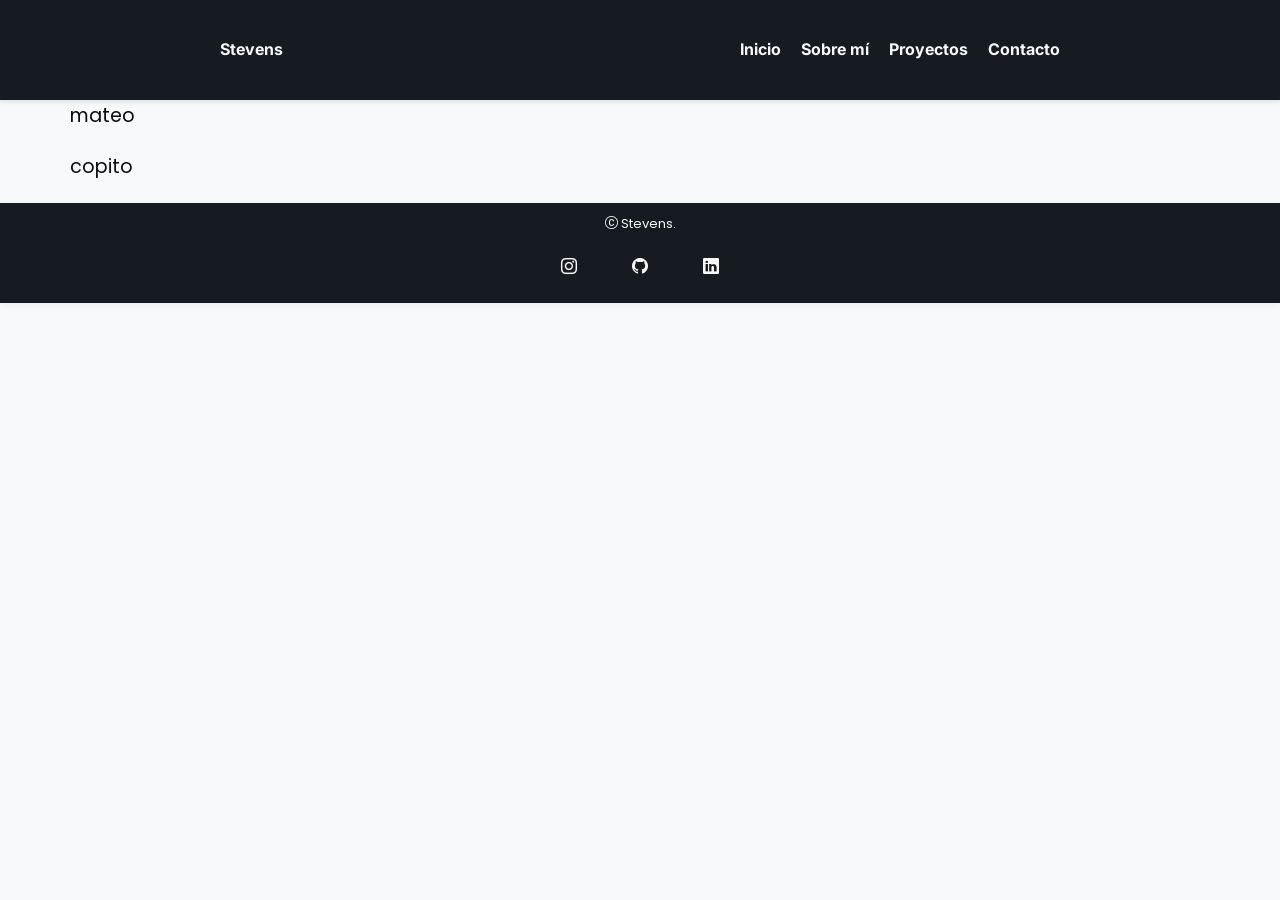
==== SitioWeb/src/views/pets.html @ 0199769b "se actualiza y se añade pagina de mascotas" ====
<!DOCTYPE html>
<html lang="en">

<head>
    <meta charset="UTF-8">
    <meta name="viewport" content="width=device-width, initial-scale=1.0">
    <title>Stevensherrera</title>
    <link
        href="https://fonts.googleapis.com/css2?family=Inter:ital,opsz,wght@0,14..32,100..900;1,14..32,100..900&display=swap"
        rel="stylesheet">
    <link rel="stylesheet" href="https://cdn.jsdelivr.net/npm/bootstrap-icons@1.13.1/font/bootstrap-icons.min.css">
    <link
        href="https://fonts.googleapis.com/css2?family=Poppins:ital,wght@0,100;0,200;0,300;0,400;0,500;0,600;0,700;0,800;0,900;1,100;1,200;1,300;1,400;1,500;1,600;1,700;1,800;1,900&display=swap"
        rel="stylesheet">
    <link rel="stylesheet" href="/SitioWeb/src/css/styles.css">
</head>

<body>
    <header>
        <a class="" href="index.html">Stevens</a>
        <nav>
            <ul>
                <li><a href="/index.html">Inicio</a></li>
                <li><a href="/SitioWeb/src/views/about_me.html">Sobre mí</a></li>
                <li><a href="/SitioWeb/src/views/projects.html">Proyectos</a></li>
                <li><a href="/SitioWeb/src/views/contact.html">Contacto</a></li>
            </ul>
        </nav>
    </header>

    <main>
        <div>
            <br>
            <br>
            <p>mateo</p>
            <p>copito</p>
        </div>
    </main>
    <footer>
        <div>
            <div class="copy_area">
                
                
                <p class="foot_text"><i class="bi bi-c-circle"></i> Stevens.</p>
            </div>
            <div>
                <ul>
                    <li><a href="https://instagram.com/2sahh5?igsh=ZHkzYWJqNjlsOWZw" target="_blank"><i
                                class="bi bi-instagram"></i></a></li>
                    <li><a href="https://Github.com/StevensHerrera" target="_blank"><i class="bi bi-github"></i></a>
                    </li>
                    <li><a href="linkedin.com"><i class="bi bi-linkedin"></i></a></li>
                </ul>
            </div>
        </div>
    </footer>
</body>

</html>
---- SitioWeb/src/css/styles.css ----
* {
    margin: 0;
    padding: 0;
    box-sizing: border-box;
    font-family: 'Inter', sans-serif;

}

body {
    background-color: #F8F9FA;
    color: var(--dark);
    line-height: 1.6;
    height: 100%;
}

/* Navegación */

header{
    width: 100%;
    height: 100px;
    background-color: #161B22;
    display: flex;
    flex-direction: row;
    box-shadow: 0 2px 5px rgba(0, 0, 0, 0.1);
    position: fixed;
    z-index: 1000;
    justify-content: space-between;
    padding: 20px 220px;
    align-items: center;

}

header ul{
    display: flex;
    gap: 20px;
    justify-content: space-around;
    list-style-type: none;
}

header a {
    text-decoration: none;
    color: #F8F9FA;
    /* margin-left: 20px; */
    font-weight: 700;
}

header a:hover{
    color: #433b47;
}
.b_index{
    text-align: start;
}

/* Hero Section */
/* .hero {
    height: 100 vh;
    display: flex;
    flex-direction: column;
    justify-content: center;
    align-items: center;
    text-align: center;
    padding: 0 10%;
    background: linear-gradient(135deg, #fff 0%, #e2e8f0 100%);
} */

main{
    padding-top: 50px;
    width: 1140px;
    display: flex;
    flex-direction: column;
    justify-content: center;
    margin: 0 auto;
}
.main_box{
    height: 550px;
}
.main_div{
    display: flex;
    flex-direction: row;
    /* gap: 300px; */
    justify-content: start;
}
.main_text{
    text-align: start;
}
.text_area{
    width: 50%;
}

.main_img{
    width: 50%;

}


 h1 {
    font-size: 2rem;
    margin-bottom: 8px;

}

div {
    text-align: center
}

p {
    /* max-width: 700px; */
    margin: 0 auto;
    font-size: 1.2rem;
    color: #0e0d0d;
    margin-bottom: 20px;
    font-family: 'Poppins', sans-serif;
    text-align: start;
    text-align: justify;
}

/* Secciones Generales */
section {
    padding: 80px 10%;
}

h2 {
    max-width: 600px;
    margin: 0 auto;
    text-align: center;
    margin-bottom: 20px;
    font-size: 2rem;
    display: inline-block;
    width: auto;
}
.project_div{
    display: flex;
    flex-direction: row;
    text-align: center;
    justify-content: center;
    margin-top: 10px;
    gap: 5em;
}

.project_div img {
    height: 400px;
    width: 200px;

}

.container {
    display: flex;
    flex-wrap: wrap;
    gap: 10px;
    justify-content: center;
}

/* Botones y Enlaces */
.btn {
    background: var(--primary);
    color: white;
    padding: 10px 25px;
    border-radius: 5px;
    text-decoration: none;
    display: inline-block;
    transition: 0.3s;
}

.btn:hover {
    opacity: 0.9;
    transform: translateY(-2px);
}

.linkedin-btn {
    background: #8419cb;
    margin-top: 20px;
}

/* Contacto */

/* .contact_box {
    text-align: center;
} */

.form{
    display: flex;
    flex-direction: row;
    width: 100%;
}

.contact_div{
    text-align: center;
    display: flex;
    flex-direction: column;
    width: 130%;
}

.names{
    display: flex;
    gap: 20px;
}

label {
    font-family: 'Poppins', sans-serif;
}

.name_box{
    width: 50%;
    display: flex;
    flex-direction: column;
    text-align: start;

}

.lastname_box{
   width: 50%;
   display: flex;
   flex-direction: column;
   text-align: start;
}

.email_box{
    width: 100%;
    display: flex;
    flex-direction: column;
    text-align: start;
}



.mensaje_box {
    width: 100%;
    display: flex;
    flex-direction: column;
    text-align: start;

}
.area_box{
  /* width: 100%; /* Ancho fijo */
  /* padding: 10px; /* Altura basada en espaciado */
  /* font-size: 16px; */
  resize: none;
}



.send_button{
    width:100%;
    display: flex;
    align-items: end;
    flex-direction: column;
    justify-content: center;
    margin-top: 8px;
    padding-left: 30px;
}

.button_send{
    width: 100%;
    background-color: #000000;
    color: #fff;
    border-radius: 8px;
    border: none;
    font-family: 'Poppins', sans-serif;
    padding: 10px;
}



footer {
    background-color: #161B22;
    box-shadow: 0 4px 6px rgba(108, 96, 96, 0.05);
    max-width: 100%;
    height: 100px;
}

.copy_area{
    display: flex;
    flex-direction: row;
    margin: 0 auto;
    align-items: center;
    justify-content: center;
    gap: 0px;
}

footer p {
    font-size: small;
    color: #F8F9FA;
    margin: 0;
    text-align: center;
    margin-top: 10px;
    margin-bottom: 20px;
}

footer a  {
    color: #F8F9FA;
}

footer a:hover{
    color: #433b47;
}

footer ul {
    display: flex;
    gap: 55px;
    justify-content: center;
    list-style-type: none;
    font-family: 'Poppins', sans-serif;

}



/* .preview-link {
  text-decoration: none; Quita el subrayado azul feo
  color: inherit;
  display: inline-block;
}

.preview-card {
  border: 2px solid #00ff41;
  background: #111;
  transition: transform 0.3s ease, box-shadow 0.3s ease;
  width: 300px;
}

Efecto al pasar el mouse (hover)
.preview-card:hover {
  transform: translateY(-5px);
  box-shadow: 0 0 20px #00ff41;
}

.iframe-container {
  width: 100%;
  height: 180px;
  overflow: hidden;
  position: relative;
}

iframe {
  width: 1200px; 
  height: 800px;
  transform: scale(0.25); 
  transform-origin: 0 0;
  border: none;
  pointer-events: none; Importante: ignora clics dentro del iframe
}

.overlay {
  position: absolute;
  top: 0; left: 0; width: 100%; height: 100%;
  background: rgba(0, 255, 65, 0.1); Un toque de color verde
}

.info {
  padding: 15px;
  text-align: center;
  font-family: 'Courier New', monospace;
  color: #00ff41;
} */
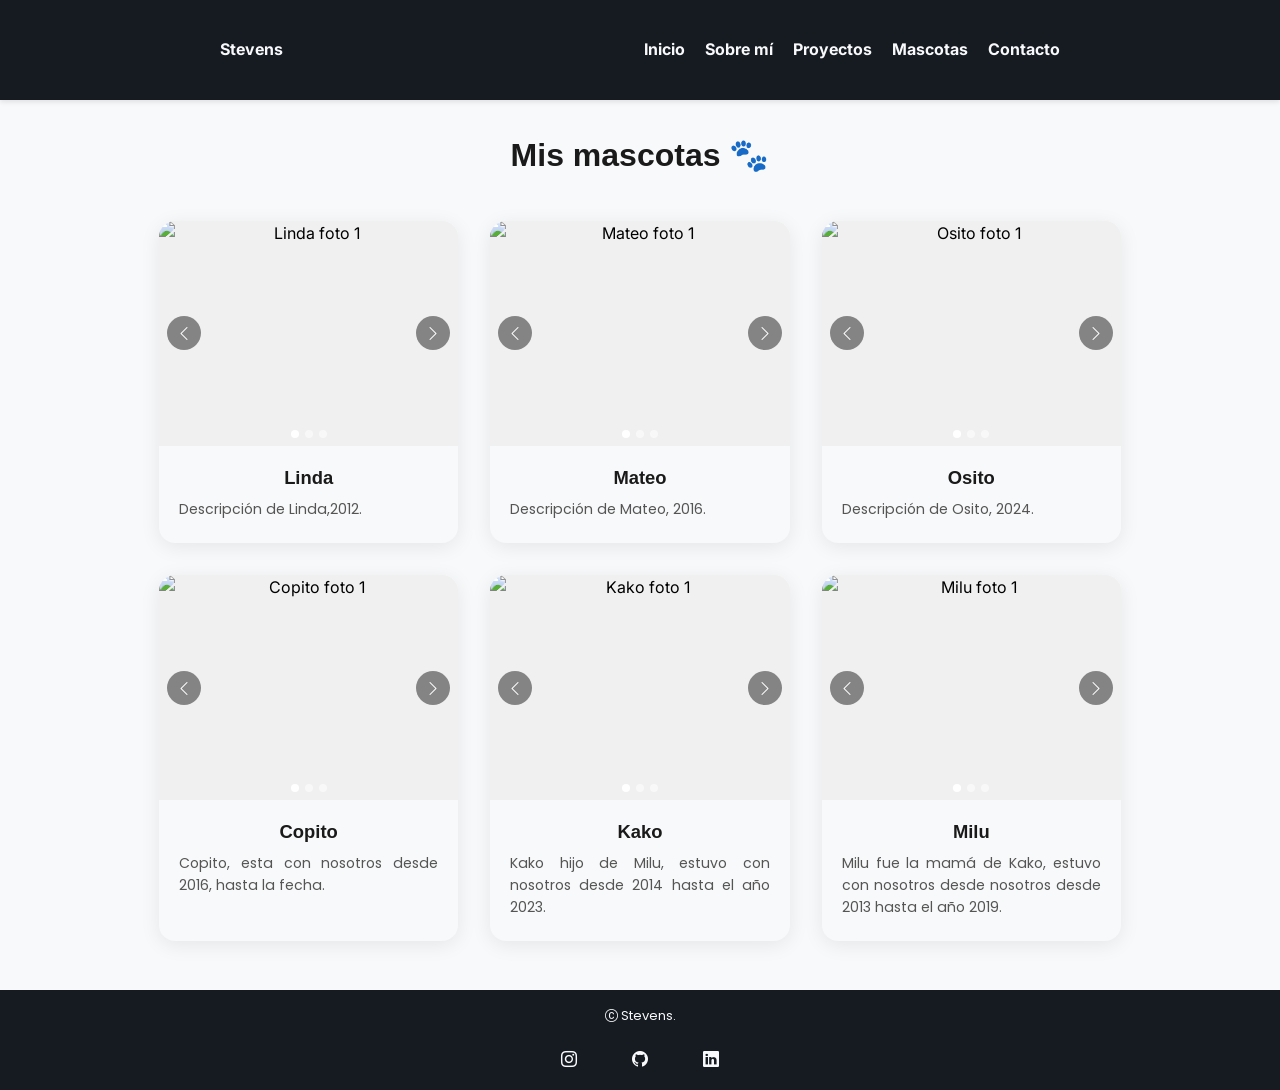
==== commit 4f5aa5ea: "actualizacion sitio mascotas" ====
--- a/SitioWeb/src/views/pets.html
+++ b/SitioWeb/src/views/pets.html
@@ -1,5 +1,5 @@
 <!DOCTYPE html>
-<html lang="en">
+<html lang="es">
 
 <head>
     <meta charset="UTF-8">
@@ -12,35 +12,142 @@
     <link
         href="https://fonts.googleapis.com/css2?family=Poppins:ital,wght@0,100;0,200;0,300;0,400;0,500;0,600;0,700;0,800;0,900;1,100;1,200;1,300;1,400;1,500;1,600;1,700;1,800;1,900&display=swap"
         rel="stylesheet">
-    <link rel="stylesheet" href="/SitioWeb/src/css/styles.css">
+    <link rel="stylesheet" href="/SitioWeb/src/css/styles_pets.css">
 </head>
 
 <body>
     <header>
-        <a class="" href="index.html">Stevens</a>
+        <a class="" href="/index.html">Stevens</a>
         <nav>
             <ul>
                 <li><a href="/index.html">Inicio</a></li>
-                <li><a href="/SitioWeb/src/views/about_me.html">Sobre mí</a></li>
-                <li><a href="/SitioWeb/src/views/projects.html">Proyectos</a></li>
-                <li><a href="/SitioWeb/src/views/contact.html">Contacto</a></li>
+                <li><a href="/index.html#sobre_mi">Sobre mí</a></li>
+                <li><a href="/index.html#mis_proyectos">Proyectos</a></li>
+                <li><a href="/SitioWeb/src/views/pets.html">Mascotas</a></li>
+                <li><a href="/index.html#contact_me">Contacto</a></li>
             </ul>
         </nav>
     </header>
+    <main>
+    <section class="main_box">
+        <h1 class="section_title">Mis mascotas 🐾</h1>
 
-    <main>
-        <div>
-            <br>
-            <br>
-            <p>mateo</p>
-            <p>copito</p>
+        <div class="pets_grid">
+
+            <!-- ── Linda ── -->
+            <div class="pet_card">
+                <div class="carousel" data-index="0">
+                    <div class="carousel_track">
+                        <img src="../../public/linda_1.jpg" alt="Linda foto 1">
+                        <img src="../../public/linda_2.jpg" alt="Linda foto 2">
+                        <img src="../../public/linda_3.jpg" alt="Linda foto 3">
+                    </div>
+                    <button class="carousel_btn prev"><i class="bi bi-chevron-left"></i></button>
+                    <button class="carousel_btn next"><i class="bi bi-chevron-right"></i></button>
+                    <div class="carousel_dots"></div>
+                </div>
+                <div class="pet_info">
+                    <h2 class="pet_name">Linda</h2>
+                    <p class="pet_desc">Descripción de Linda,2012.</p>
+                </div>
+            </div>
+
+            <!-- ── Mateo ── -->
+            <div class="pet_card">
+                <div class="carousel" data-index="0">
+                    <div class="carousel_track">
+                        <img src="../../public/mateo_1.jpg" alt="Mateo foto 1">
+                        <img src="../../public/mateo_2.jpg" alt="Mateo foto 2">
+                        <img src="../../public/mateo_3.jpg" alt="Mateo foto 3">
+                    </div>
+                    <button class="carousel_btn prev"><i class="bi bi-chevron-left"></i></button>
+                    <button class="carousel_btn next"><i class="bi bi-chevron-right"></i></button>
+                    <div class="carousel_dots"></div>
+                </div>
+                <div class="pet_info">
+                    <h2 class="pet_name">Mateo</h2>
+                    <p class="pet_desc">Descripción de Mateo, 2016.</p>
+                </div>
+            </div>
+
+            <!-- ── Osito ── -->
+            <div class="pet_card">
+                <div class="carousel" data-index="0">
+                    <div class="carousel_track">
+                        <img src="../../public/osito_1.jpg" alt="Osito foto 1">
+                        <img src="../../public/osito_2.jpg" alt="Osito foto 2">
+                        <img src="../../public/osito_3.jpg" alt="Osito foto 3">
+                    </div>
+                    <button class="carousel_btn prev"><i class="bi bi-chevron-left"></i></button>
+                    <button class="carousel_btn next"><i class="bi bi-chevron-right"></i></button>
+                    <div class="carousel_dots"></div>
+                </div>
+                <div class="pet_info">
+                    <h2 class="pet_name">Osito</h2>
+                    <p class="pet_desc">Descripción de Osito, 2024.</p>
+                </div>
+            </div>
+
+            <!-- ── Copito ── -->
+            <div class="pet_card">
+                <div class="carousel" data-index="0">
+                    <div class="carousel_track">
+                        <img src="../../public/copito_1.jpg" alt="Copito foto 1">
+                        <img src="../../public/copito_2.jpg" alt="Copito foto 2">
+                        <img src="../../public/copito_3.jpg" alt="Copito foto 3">
+                    </div>
+                    <button class="carousel_btn prev"><i class="bi bi-chevron-left"></i></button>
+                    <button class="carousel_btn next"><i class="bi bi-chevron-right"></i></button>
+                    <div class="carousel_dots"></div>
+                </div>
+                <div class="pet_info">
+                    <h2 class="pet_name">Copito</h2>
+                    <p class="pet_desc">Copito, esta con nosotros desde 2016, hasta la fecha.</p>
+                </div>
+            </div>
+
+            <!-- ── Kako ── -->
+            <div class="pet_card">
+                <div class="carousel" data-index="0">
+                    <div class="carousel_track">
+                        <img src="../../public/kako_1.jpg" alt="Kako foto 1">
+                        <img src="../../public/kako_2.jpg" alt="Kako foto 2">
+                        <img src="../../public/kako_3.jpg" alt="Kako foto 3">
+                    </div>
+                    <button class="carousel_btn prev"><i class="bi bi-chevron-left"></i></button>
+                    <button class="carousel_btn next"><i class="bi bi-chevron-right"></i></button>
+                    <div class="carousel_dots"></div>
+                </div>
+                <div class="pet_info">
+                    <h2 class="pet_name">Kako</h2>
+                    <p class="pet_desc">Kako hijo de Milu, estuvo con nosotros desde 2014 hasta el año 2023.</p>
+                </div>
+            </div>
+
+            <!-- ── Milu ── -->
+            <div class="pet_card">
+                <div class="carousel" data-index="0">
+                    <div class="carousel_track">
+                        <img src="../../public/milu_1.jpg" alt="Milu foto 1">
+                        <img src="../../public/milu_2.jpg" alt="Milu foto 2">
+                        <img src="../../public/milu_3.jpg" alt="Milu foto 3">
+                    </div>
+                    <button class="carousel_btn prev"><i class="bi bi-chevron-left"></i></button>
+                    <button class="carousel_btn next"><i class="bi bi-chevron-right"></i></button>
+                    <div class="carousel_dots"></div>
+                </div>
+                <div class="pet_info">
+                    <h2 class="pet_name">Milu</h2>
+                    <p class="pet_desc">Milu fue la mamá de Kako, estuvo con nosotros desde nosotros desde 2013 hasta el año 2019.</p>
+                </div>
+            </div>
+
         </div>
-    </main>
+    </section>
+</main>
     <footer>
         <div>
             <div class="copy_area">
-                
-                
                 <p class="foot_text"><i class="bi bi-c-circle"></i> Stevens.</p>
             </div>
             <div>
@@ -49,11 +156,12 @@
                                 class="bi bi-instagram"></i></a></li>
                     <li><a href="https://Github.com/StevensHerrera" target="_blank"><i class="bi bi-github"></i></a>
                     </li>
-                    <li><a href="linkedin.com"><i class="bi bi-linkedin"></i></a></li>
+                    <li><a href="https://www.linkedin.com/in/stevensherrera/" target="_blank"><i class="bi bi-linkedin"></i></a></li>
                 </ul>
             </div>
         </div>
     </footer>
+    <script src="../js/pets.js"></script>
 </body>
 
 </html>
--- a/SitioWeb/src/css/styles_pets.css
+++ b/SitioWeb/src/css/styles_pets.css
@@ -0,0 +1,305 @@
+* {
+    margin: 0;
+    padding: 0;
+    box-sizing: border-box;
+    font-family: 'Inter', sans-serif;
+
+}
+html {
+  scroll-behavior: smooth;
+}
+
+body {
+    background-color: #F8F9FA;
+    color: var(--dark);
+    line-height: 1.6;
+    height: 100%;
+}
+
+/* Navegación */
+
+header{
+    width: 100%;
+    height: 100px;
+    background-color: #161B22;
+    display: flex;
+    flex-direction: row;
+    box-shadow: 0 2px 5px rgba(0, 0, 0, 0.1);
+    position: fixed;
+    z-index: 1000;
+    justify-content: space-between;
+    padding: 20px 220px;
+    align-items: center;
+
+}
+
+header ul{
+    display: flex;
+    gap: 20px;
+    justify-content: space-around;
+    list-style-type: none;
+}
+
+header a {
+    text-decoration: none;
+    color: #F8F9FA;
+    /* margin-left: 20px; */
+    font-weight: 700;
+}
+
+header a:hover{
+    color: #433b47;
+}
+
+main{
+    padding-top: 90px;
+    width: 1140px;
+    margin: 0 auto;
+    display: flex;
+    flex-direction: column;
+    align-items: center;
+   
+}
+
+.main_box{
+    height: 900px;
+}
+
+.main_div{
+    display: grid;
+}
+
+.main_text {
+    align-content: center;    
+    text-align: right;
+}
+
+h1 {
+    font-size: 2rem;
+    margin-bottom: 8px;
+}
+
+div {
+    text-align: center;
+}
+
+p {
+    /* max-width: 700px; */
+    margin: 0 auto;
+    font-size: 1.2rem;
+    color: #0e0d0d;
+    margin-bottom: 20px;
+    font-family: 'Poppins', sans-serif;
+    text-align: start;
+    text-align: justify;
+}
+
+/* ── GRID DE MASCOTAS ── */
+.pets_grid {
+    display: grid;
+    grid-template-columns: repeat(3, 1fr);
+    gap: 2rem;
+    padding: 2rem;
+    width: 90%;
+    max-width: 1200px;
+    margin: 0 auto;
+}
+
+/* ── TARJETA ── */
+.pet_card {
+    background: #F8F9FA;
+    border-radius: 16px;
+    box-shadow: 0 4px 20px rgba(0, 0, 0, 0.08);
+    overflow: hidden;
+    display: flex;
+    flex-direction: column;
+    transition: transform 0.3s ease, box-shadow 0.3s ease;
+}
+
+.pet_card:hover {
+    transform: translateY(-6px);
+    box-shadow: 0 10px 30px rgba(0, 0, 0, 0.14);
+}
+
+/* ── CARRUSEL ── */
+.carousel {
+    position: relative;
+    overflow: hidden;
+    aspect-ratio: 4/3;
+    background: #f0f0f0;
+}
+
+.carousel_track {
+    display: flex;
+    height: 100%;
+    transition: transform 0.4s ease;
+}
+
+.carousel_track img {
+    min-width: 100%;
+    height: 100%;
+    object-fit: cover;
+    flex-shrink: 0;
+}
+
+.carousel_btn {
+    position: absolute;
+    top: 50%;
+    transform: translateY(-50%);
+    background: rgba(0, 0, 0, 0.45);
+    color: #fff;
+    border: none;
+    border-radius: 50%;
+    width: 34px;
+    height: 34px;
+    cursor: pointer;
+    font-size: 1rem;
+    display: flex;
+    align-items: center;
+    justify-content: center;
+    z-index: 10;
+    transition: background 0.2s;
+}
+
+.carousel_btn:hover { background: rgba(0, 0, 0, 0.7); }
+.carousel_btn.prev { left: 8px; }
+.carousel_btn.next { right: 8px; }
+
+.carousel_dots {
+    position: absolute;
+    bottom: 8px;
+    left: 50%;
+    transform: translateX(-50%);
+    display: flex;
+    gap: 6px;
+}
+
+.dot {
+    width: 8px;
+    height: 8px;
+    border-radius: 50%;
+    background: rgba(255,255,255,0.55);
+    cursor: pointer;
+    transition: background 0.2s;
+}
+
+.dot.active { background: #fff; }
+
+/* ── TEXTO ── */
+.pet_info {
+    padding: 1.1rem 1.25rem 1.4rem;
+    flex: 1;
+    display: flex;
+    flex-direction: column;
+    gap: 0.4rem;
+}
+
+.pet_name {
+    font-family: 'Poppins', sans-serif;
+    font-weight: 700;
+    font-size: 1.15rem;
+    margin: 0;
+    color: #1a1a1a;
+}
+
+.pet_desc {
+    font-family: 'Poppins', sans-serif;
+    font-size: 0.88rem;
+    color: #555;
+    line-height: 1.55;
+    margin: 0;
+}
+
+/* ── TÍTULO ── */
+.section_title {
+    text-align: center;
+    font-family: 'Poppins', sans-serif;
+    font-size: 2rem;
+    font-weight: 700;
+    margin: 2.5rem 0 0.5rem;
+    color: #1a1a1a;
+}
+
+/* ── RESPONSIVE ── */
+@media (max-width: 900px) {
+    .pets_grid { grid-template-columns: repeat(2, 1fr); }
+}
+
+@media (max-width: 580px) {
+    .pets_grid { grid-template-columns: 1fr; }
+}
+
+
+
+
+
+
+
+
+
+
+
+
+
+
+
+
+
+
+
+
+
+
+
+
+
+
+
+
+
+
+
+
+
+
+footer {
+    background-color: #161B22;
+    box-shadow: 0 4px 6px rgba(108, 96, 96, 0.05);
+    max-width: 100%;
+    height: 100px;
+}
+
+.copy_area{
+    display: flex;
+    flex-direction: row;
+    margin: 0 auto;
+    align-items: center;
+    justify-content: center;
+    gap: 0px;
+}
+
+footer p {
+    font-size: small;
+    color: #F8F9FA;
+    margin: 0;
+    text-align: center;
+    margin-top: 15px;
+    margin-bottom: 20px;
+}
+
+footer a  {
+    color: #F8F9FA;
+}
+
+footer a:hover{
+    color: #433b47;
+}
+
+footer ul {
+    display: flex;
+    gap: 55px;
+    justify-content: center;
+    list-style-type: none;
+    font-family: 'Poppins', sans-serif;
+
+}
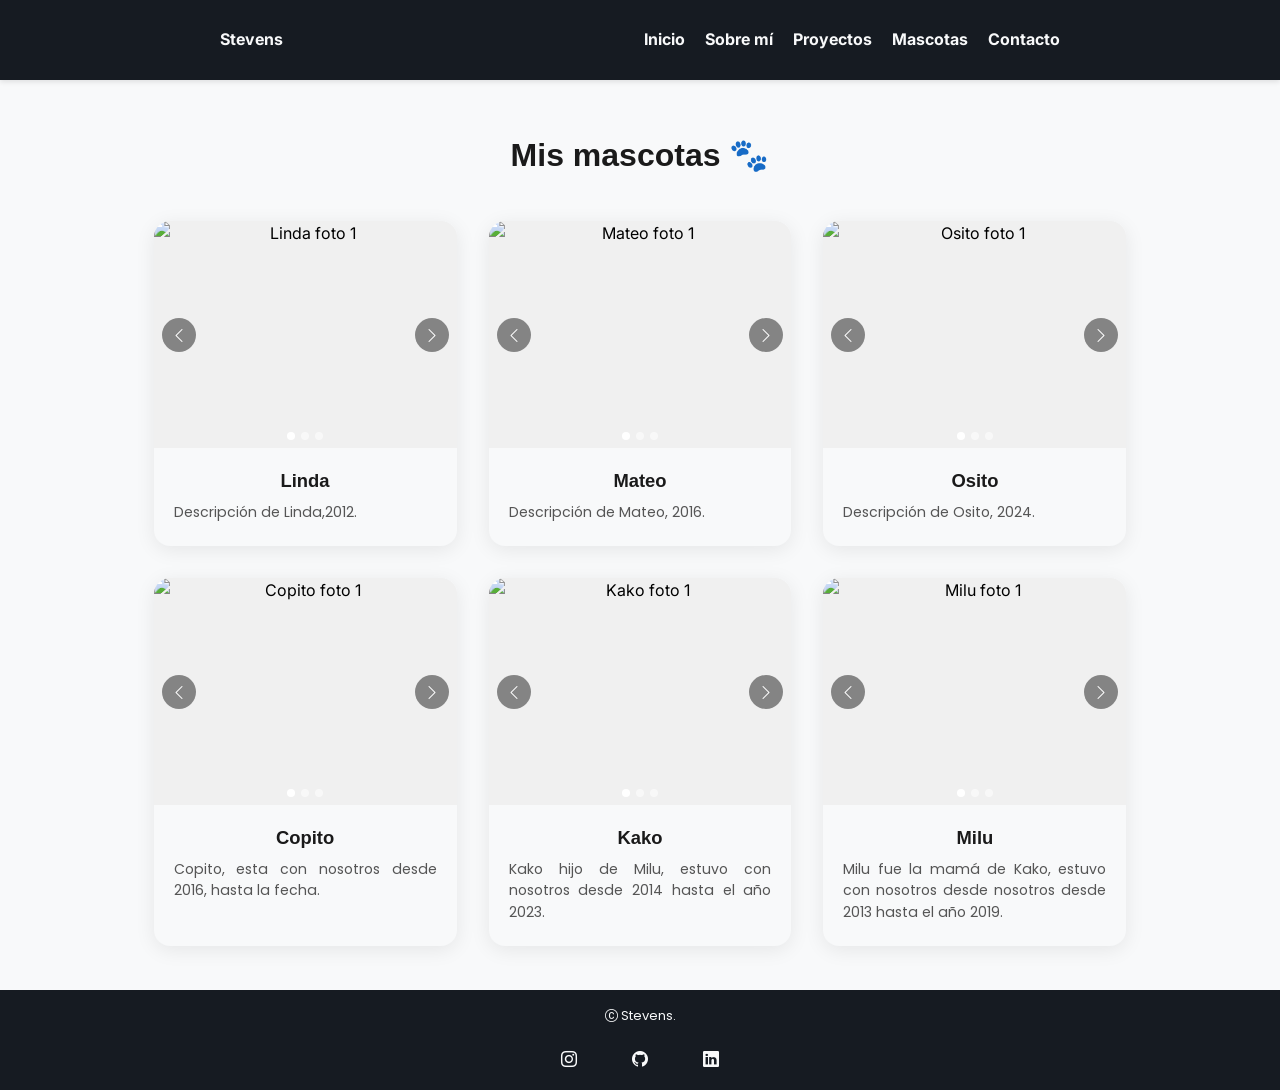
==== commit dc0a4640: "feat: se agrega menu hamburguesa para el responsive" ====
--- a/SitioWeb/src/views/pets.html
+++ b/SitioWeb/src/views/pets.html
@@ -18,7 +18,12 @@
 <body>
     <header>
         <a class="" href="/index.html">Stevens</a>
-        <nav>
+        <button class="hamburger" id="hamburger" aria-label="Abrir menú">
+            <span></span>
+            <span></span>
+            <span></span>
+        </button>
+        <nav id="main_nav">
             <ul>
                 <li><a href="/index.html">Inicio</a></li>
                 <li><a href="/index.html#sobre_mi">Sobre mí</a></li>
@@ -29,122 +34,123 @@
         </nav>
     </header>
     <main>
-    <section class="main_box">
-        <h1 class="section_title">Mis mascotas 🐾</h1>
+        <section class="main_box">
+            <h1 class="section_title">Mis mascotas 🐾</h1>
 
-        <div class="pets_grid">
+            <div class="pets_grid">
 
-            <!-- ── Linda ── -->
-            <div class="pet_card">
-                <div class="carousel" data-index="0">
-                    <div class="carousel_track">
-                        <img src="../../public/linda_1.jpg" alt="Linda foto 1">
-                        <img src="../../public/linda_2.jpg" alt="Linda foto 2">
-                        <img src="../../public/linda_3.jpg" alt="Linda foto 3">
+                <!-- ── Linda ── -->
+                <div class="pet_card">
+                    <div class="carousel" data-index="0">
+                        <div class="carousel_track">
+                            <img src="../../public/linda_1.jpg" alt="Linda foto 1">
+                            <img src="../../public/linda_2.jpg" alt="Linda foto 2">
+                            <img src="../../public/linda_3.jpg" alt="Linda foto 3">
+                        </div>
+                        <button class="carousel_btn prev"><i class="bi bi-chevron-left"></i></button>
+                        <button class="carousel_btn next"><i class="bi bi-chevron-right"></i></button>
+                        <div class="carousel_dots"></div>
                     </div>
-                    <button class="carousel_btn prev"><i class="bi bi-chevron-left"></i></button>
-                    <button class="carousel_btn next"><i class="bi bi-chevron-right"></i></button>
-                    <div class="carousel_dots"></div>
+                    <div class="pet_info">
+                        <h2 class="pet_name">Linda</h2>
+                        <p class="pet_desc">Descripción de Linda,2012.</p>
+                    </div>
                 </div>
-                <div class="pet_info">
-                    <h2 class="pet_name">Linda</h2>
-                    <p class="pet_desc">Descripción de Linda,2012.</p>
+
+                <!-- ── Mateo ── -->
+                <div class="pet_card">
+                    <div class="carousel" data-index="0">
+                        <div class="carousel_track">
+                            <img src="../../public/mateo_1.jpg" alt="Mateo foto 1">
+                            <img src="../../public/mateo_2.jpg" alt="Mateo foto 2">
+                            <img src="../../public/mateo_3.jpg" alt="Mateo foto 3">
+                        </div>
+                        <button class="carousel_btn prev"><i class="bi bi-chevron-left"></i></button>
+                        <button class="carousel_btn next"><i class="bi bi-chevron-right"></i></button>
+                        <div class="carousel_dots"></div>
+                    </div>
+                    <div class="pet_info">
+                        <h2 class="pet_name">Mateo</h2>
+                        <p class="pet_desc">Descripción de Mateo, 2016.</p>
+                    </div>
                 </div>
+
+                <!-- ── Osito ── -->
+                <div class="pet_card">
+                    <div class="carousel" data-index="0">
+                        <div class="carousel_track">
+                            <img src="../../public/osito_1.jpg" alt="Osito foto 1">
+                            <img src="../../public/osito_2.jpg" alt="Osito foto 2">
+                            <img src="../../public/osito_3.jpg" alt="Osito foto 3">
+                        </div>
+                        <button class="carousel_btn prev"><i class="bi bi-chevron-left"></i></button>
+                        <button class="carousel_btn next"><i class="bi bi-chevron-right"></i></button>
+                        <div class="carousel_dots"></div>
+                    </div>
+                    <div class="pet_info">
+                        <h2 class="pet_name">Osito</h2>
+                        <p class="pet_desc">Descripción de Osito, 2024.</p>
+                    </div>
+                </div>
+
+                <!-- ── Copito ── -->
+                <div class="pet_card">
+                    <div class="carousel" data-index="0">
+                        <div class="carousel_track">
+                            <img src="../../public/copito_1.jpg" alt="Copito foto 1">
+                            <img src="../../public/copito_2.jpg" alt="Copito foto 2">
+                            <img src="../../public/copito_3.jpg" alt="Copito foto 3">
+                        </div>
+                        <button class="carousel_btn prev"><i class="bi bi-chevron-left"></i></button>
+                        <button class="carousel_btn next"><i class="bi bi-chevron-right"></i></button>
+                        <div class="carousel_dots"></div>
+                    </div>
+                    <div class="pet_info">
+                        <h2 class="pet_name">Copito</h2>
+                        <p class="pet_desc">Copito, esta con nosotros desde 2016, hasta la fecha.</p>
+                    </div>
+                </div>
+
+                <!-- ── Kako ── -->
+                <div class="pet_card">
+                    <div class="carousel" data-index="0">
+                        <div class="carousel_track">
+                            <img src="../../public/kako_1.jpg" alt="Kako foto 1">
+                            <img src="../../public/kako_2.jpg" alt="Kako foto 2">
+                            <img src="../../public/kako_3.jpg" alt="Kako foto 3">
+                        </div>
+                        <button class="carousel_btn prev"><i class="bi bi-chevron-left"></i></button>
+                        <button class="carousel_btn next"><i class="bi bi-chevron-right"></i></button>
+                        <div class="carousel_dots"></div>
+                    </div>
+                    <div class="pet_info">
+                        <h2 class="pet_name">Kako</h2>
+                        <p class="pet_desc">Kako hijo de Milu, estuvo con nosotros desde 2014 hasta el año 2023.</p>
+                    </div>
+                </div>
+
+                <!-- ── Milu ── -->
+                <div class="pet_card">
+                    <div class="carousel" data-index="0">
+                        <div class="carousel_track">
+                            <img src="../../public/milu_1.jpg" alt="Milu foto 1">
+                            <img src="../../public/milu_2.jpg" alt="Milu foto 2">
+                            <img src="../../public/milu_3.jpg" alt="Milu foto 3">
+                        </div>
+                        <button class="carousel_btn prev"><i class="bi bi-chevron-left"></i></button>
+                        <button class="carousel_btn next"><i class="bi bi-chevron-right"></i></button>
+                        <div class="carousel_dots"></div>
+                    </div>
+                    <div class="pet_info">
+                        <h2 class="pet_name">Milu</h2>
+                        <p class="pet_desc">Milu fue la mamá de Kako, estuvo con nosotros desde nosotros desde 2013
+                            hasta el año 2019.</p>
+                    </div>
+                </div>
+
             </div>
-
-            <!-- ── Mateo ── -->
-            <div class="pet_card">
-                <div class="carousel" data-index="0">
-                    <div class="carousel_track">
-                        <img src="../../public/mateo_1.jpg" alt="Mateo foto 1">
-                        <img src="../../public/mateo_2.jpg" alt="Mateo foto 2">
-                        <img src="../../public/mateo_3.jpg" alt="Mateo foto 3">
-                    </div>
-                    <button class="carousel_btn prev"><i class="bi bi-chevron-left"></i></button>
-                    <button class="carousel_btn next"><i class="bi bi-chevron-right"></i></button>
-                    <div class="carousel_dots"></div>
-                </div>
-                <div class="pet_info">
-                    <h2 class="pet_name">Mateo</h2>
-                    <p class="pet_desc">Descripción de Mateo, 2016.</p>
-                </div>
-            </div>
-
-            <!-- ── Osito ── -->
-            <div class="pet_card">
-                <div class="carousel" data-index="0">
-                    <div class="carousel_track">
-                        <img src="../../public/osito_1.jpg" alt="Osito foto 1">
-                        <img src="../../public/osito_2.jpg" alt="Osito foto 2">
-                        <img src="../../public/osito_3.jpg" alt="Osito foto 3">
-                    </div>
-                    <button class="carousel_btn prev"><i class="bi bi-chevron-left"></i></button>
-                    <button class="carousel_btn next"><i class="bi bi-chevron-right"></i></button>
-                    <div class="carousel_dots"></div>
-                </div>
-                <div class="pet_info">
-                    <h2 class="pet_name">Osito</h2>
-                    <p class="pet_desc">Descripción de Osito, 2024.</p>
-                </div>
-            </div>
-
-            <!-- ── Copito ── -->
-            <div class="pet_card">
-                <div class="carousel" data-index="0">
-                    <div class="carousel_track">
-                        <img src="../../public/copito_1.jpg" alt="Copito foto 1">
-                        <img src="../../public/copito_2.jpg" alt="Copito foto 2">
-                        <img src="../../public/copito_3.jpg" alt="Copito foto 3">
-                    </div>
-                    <button class="carousel_btn prev"><i class="bi bi-chevron-left"></i></button>
-                    <button class="carousel_btn next"><i class="bi bi-chevron-right"></i></button>
-                    <div class="carousel_dots"></div>
-                </div>
-                <div class="pet_info">
-                    <h2 class="pet_name">Copito</h2>
-                    <p class="pet_desc">Copito, esta con nosotros desde 2016, hasta la fecha.</p>
-                </div>
-            </div>
-
-            <!-- ── Kako ── -->
-            <div class="pet_card">
-                <div class="carousel" data-index="0">
-                    <div class="carousel_track">
-                        <img src="../../public/kako_1.jpg" alt="Kako foto 1">
-                        <img src="../../public/kako_2.jpg" alt="Kako foto 2">
-                        <img src="../../public/kako_3.jpg" alt="Kako foto 3">
-                    </div>
-                    <button class="carousel_btn prev"><i class="bi bi-chevron-left"></i></button>
-                    <button class="carousel_btn next"><i class="bi bi-chevron-right"></i></button>
-                    <div class="carousel_dots"></div>
-                </div>
-                <div class="pet_info">
-                    <h2 class="pet_name">Kako</h2>
-                    <p class="pet_desc">Kako hijo de Milu, estuvo con nosotros desde 2014 hasta el año 2023.</p>
-                </div>
-            </div>
-
-            <!-- ── Milu ── -->
-            <div class="pet_card">
-                <div class="carousel" data-index="0">
-                    <div class="carousel_track">
-                        <img src="../../public/milu_1.jpg" alt="Milu foto 1">
-                        <img src="../../public/milu_2.jpg" alt="Milu foto 2">
-                        <img src="../../public/milu_3.jpg" alt="Milu foto 3">
-                    </div>
-                    <button class="carousel_btn prev"><i class="bi bi-chevron-left"></i></button>
-                    <button class="carousel_btn next"><i class="bi bi-chevron-right"></i></button>
-                    <div class="carousel_dots"></div>
-                </div>
-                <div class="pet_info">
-                    <h2 class="pet_name">Milu</h2>
-                    <p class="pet_desc">Milu fue la mamá de Kako, estuvo con nosotros desde nosotros desde 2013 hasta el año 2019.</p>
-                </div>
-            </div>
-
-        </div>
-    </section>
-</main>
+        </section>
+    </main>
     <footer>
         <div>
             <div class="copy_area">
@@ -156,7 +162,8 @@
                                 class="bi bi-instagram"></i></a></li>
                     <li><a href="https://Github.com/StevensHerrera" target="_blank"><i class="bi bi-github"></i></a>
                     </li>
-                    <li><a href="https://www.linkedin.com/in/stevensherrera/" target="_blank"><i class="bi bi-linkedin"></i></a></li>
+                    <li><a href="https://www.linkedin.com/in/stevensherrera/" target="_blank"><i
+                                class="bi bi-linkedin"></i></a></li>
                 </ul>
             </div>
         </div>
--- a/SitioWeb/src/css/styles_pets.css
+++ b/SitioWeb/src/css/styles_pets.css
@@ -20,7 +20,7 @@
 
 header{
     width: 100%;
-    height: 100px;
+    height: 80px;
     background-color: #161B22;
     display: flex;
     flex-direction: row;
@@ -53,7 +53,7 @@
 
 main{
     padding-top: 90px;
-    width: 1140px;
+    width: 90%;
     margin: 0 auto;
     display: flex;
     flex-direction: column;
@@ -220,48 +220,6 @@
     color: #1a1a1a;
 }
 
-/* ── RESPONSIVE ── */
-@media (max-width: 900px) {
-    .pets_grid { grid-template-columns: repeat(2, 1fr); }
-}
-
-@media (max-width: 580px) {
-    .pets_grid { grid-template-columns: 1fr; }
-}
-
-
-
-
-
-
-
-
-
-
-
-
-
-
-
-
-
-
-
-
-
-
-
-
-
-
-
-
-
-
-
-
-
-
 footer {
     background-color: #161B22;
     box-shadow: 0 4px 6px rgba(108, 96, 96, 0.05);
@@ -302,4 +260,182 @@
     list-style-type: none;
     font-family: 'Poppins', sans-serif;
 
+}
+
+
+/*── RESPONSIVE ── */
+/* @media (max-width: 900px) {
+    .pets_grid { grid-template-columns: repeat(2, 1fr);  }
+    main{width: 100%;}
+    .main_box{ height: 100%;}
+    
+}  */
+
+.hamburger {
+    display: none;
+    flex-direction: column;
+    gap: 5px;
+    background: none;
+    border: none;
+    cursor: pointer;
+    padding: 4px;
+}
+
+.hamburger span {
+    display: block;
+    width: 25px;
+    height: 2px;
+    background: #F8F9FA;
+    border-radius: 2px;
+}
+
+@media (max-width: 900px) {
+    .pets_grid { grid-template-columns: repeat(2, 1fr); }
+    .main_box { height: 100%;}
+
+    header {
+        padding: 20px 30px !important;
+    }
+
+    .hamburger {
+        display: flex !important;
+    }
+
+    header nav {
+        display: none;
+        position: absolute;
+        top: 80px;
+        left: 0;
+        width: 100%;
+        background-color: #161B22;
+        box-shadow: 0 4px 10px rgba(0,0,0,0.3);
+    }
+
+    header nav.nav_open {
+        display: block;
+    }
+
+    header ul {
+        flex-direction: column;
+        gap: 0;
+        padding: 0.5rem 0;
+    }
+
+    header ul li a {
+        display: block;
+        padding: 0.85rem 2rem;
+        border-bottom: 1px solid rgba(255,255,255,0.06);
+    }
+}
+
+@media (max-width: 580px) {
+    .pets_grid { grid-template-columns: 1fr;}
+    main{width: 100%;}
+    .main_box{ height: 100%;}
+    
+
+    header {
+        padding: 20px 30px !important;
+    }
+
+    .hamburger {
+        display: flex !important;
+    }
+
+    header nav {
+        display: none;
+        position: absolute;
+        top: 100px;
+        left: 0;
+        width: 100%;
+        background-color: #161B22;
+        box-shadow: 0 4px 10px rgba(0,0,0,0.3);
+    }
+
+    header nav.nav_open {
+        display: block;
+    }
+
+    header ul {
+        flex-direction: column;
+        gap: 0;
+        padding: 0.5rem 0;
+    }
+
+    header ul li a {
+        display: block;
+        padding: 0.85rem 2rem;
+        border-bottom: 1px solid rgba(255,255,255,0.06);
+    }
+}
+
+
+
+
+
+
+
+
+
+
+
+
+
+
+
+
+
+
+
+
+
+
+
+
+
+
+
+
+
+
+footer {
+    background-color: #161B22;
+    box-shadow: 0 4px 6px rgba(108, 96, 96, 0.05);
+    max-width: 100%;
+    height: 100px;
+}
+
+.copy_area{
+    display: flex;
+    flex-direction: row;
+    margin: 0 auto;
+    align-items: center;
+    justify-content: center;
+    gap: 0px;
+}
+
+footer p {
+    font-size: small;
+    color: #F8F9FA;
+    margin: 0;
+    text-align: center;
+    margin-top: 15px;
+    margin-bottom: 20px;
+}
+
+footer a  {
+    color: #F8F9FA;
+}
+
+footer a:hover{
+    color: #433b47;
+}
+
+footer ul {
+    display: flex;
+    gap: 55px;
+    justify-content: center;
+    list-style-type: none;
+    font-family: 'Poppins', sans-serif;
+
 }
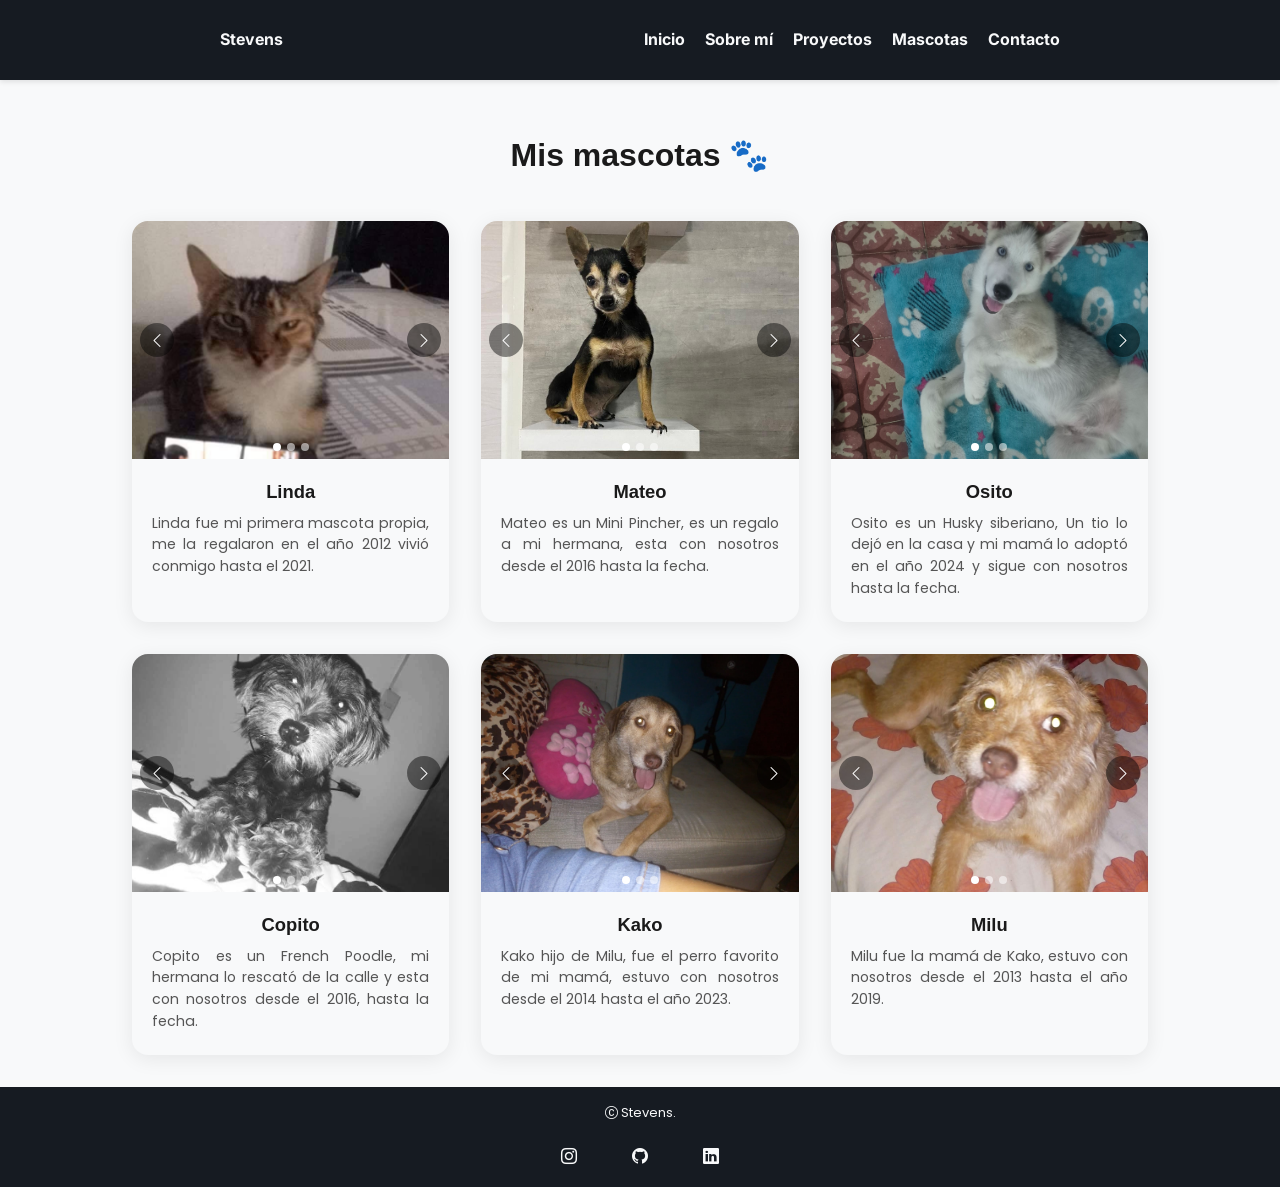
==== commit fd654e15: "feat: se agregan imagenes a la pagina de mascotas" ====
--- a/SitioWeb/src/views/pets.html
+++ b/SitioWeb/src/views/pets.html
@@ -43,9 +43,9 @@
                 <div class="pet_card">
                     <div class="carousel" data-index="0">
                         <div class="carousel_track">
-                            <img src="../../public/linda_1.jpg" alt="Linda foto 1">
-                            <img src="../../public/linda_2.jpg" alt="Linda foto 2">
-                            <img src="../../public/linda_3.jpg" alt="Linda foto 3">
+                            <img src="../../public/img/Linda1.jpg" alt="Linda foto 1">
+                            <img src="../../public/img/Linda2.jpg" alt="Linda foto 2">
+                            <img src="../../public/img/Linda3.jpg" alt="Linda foto 3">
                         </div>
                         <button class="carousel_btn prev"><i class="bi bi-chevron-left"></i></button>
                         <button class="carousel_btn next"><i class="bi bi-chevron-right"></i></button>
@@ -53,7 +53,7 @@
                     </div>
                     <div class="pet_info">
                         <h2 class="pet_name">Linda</h2>
-                        <p class="pet_desc">Descripción de Linda,2012.</p>
+                        <p class="pet_desc">Linda fue mi primera mascota propia, me la regalaron en el año 2012 vivió conmigo hasta el 2021.</p>
                     </div>
                 </div>
 
@@ -61,9 +61,9 @@
                 <div class="pet_card">
                     <div class="carousel" data-index="0">
                         <div class="carousel_track">
-                            <img src="../../public/mateo_1.jpg" alt="Mateo foto 1">
-                            <img src="../../public/mateo_2.jpg" alt="Mateo foto 2">
-                            <img src="../../public/mateo_3.jpg" alt="Mateo foto 3">
+                            <img src="../../public/img/Mateo1.jpg" alt="Mateo foto 1">
+                            <img src="../../public/img/Mateo2.jpg" alt="Mateo foto 2">
+                            <img src="../../public/img/Mateo3.jpg" alt="Mateo foto 3">
                         </div>
                         <button class="carousel_btn prev"><i class="bi bi-chevron-left"></i></button>
                         <button class="carousel_btn next"><i class="bi bi-chevron-right"></i></button>
@@ -71,7 +71,7 @@
                     </div>
                     <div class="pet_info">
                         <h2 class="pet_name">Mateo</h2>
-                        <p class="pet_desc">Descripción de Mateo, 2016.</p>
+                        <p class="pet_desc">Mateo es un Mini Pincher, es un regalo a mi hermana, esta con nosotros desde el 2016 hasta la fecha.</p>
                     </div>
                 </div>
 
@@ -79,9 +79,9 @@
                 <div class="pet_card">
                     <div class="carousel" data-index="0">
                         <div class="carousel_track">
-                            <img src="../../public/osito_1.jpg" alt="Osito foto 1">
-                            <img src="../../public/osito_2.jpg" alt="Osito foto 2">
-                            <img src="../../public/osito_3.jpg" alt="Osito foto 3">
+                            <img src="../../public/img/Osito1.jpg" alt="Osito foto 1">
+                            <img src="../../public/img/Osito2.jpg" alt="Osito foto 2">
+                            <img src="../../public/img/Osito3.jpg" alt="Osito foto 3">
                         </div>
                         <button class="carousel_btn prev"><i class="bi bi-chevron-left"></i></button>
                         <button class="carousel_btn next"><i class="bi bi-chevron-right"></i></button>
@@ -89,7 +89,7 @@
                     </div>
                     <div class="pet_info">
                         <h2 class="pet_name">Osito</h2>
-                        <p class="pet_desc">Descripción de Osito, 2024.</p>
+                        <p class="pet_desc">Osito es un Husky siberiano, Un tio lo dejó en la casa y mi mamá lo adoptó en el año 2024 y sigue con nosotros hasta la fecha.</p>
                     </div>
                 </div>
 
@@ -97,9 +97,9 @@
                 <div class="pet_card">
                     <div class="carousel" data-index="0">
                         <div class="carousel_track">
-                            <img src="../../public/copito_1.jpg" alt="Copito foto 1">
-                            <img src="../../public/copito_2.jpg" alt="Copito foto 2">
-                            <img src="../../public/copito_3.jpg" alt="Copito foto 3">
+                            <img src="../../public/img/Copito_1.jpg" alt="Osito foto 1">
+                            <img src="../../public/img/Copito2.jpg" alt="Osito foto 2">
+                            <img src="../../public/img/Copito3.jpg" alt="Osito foto 3">
                         </div>
                         <button class="carousel_btn prev"><i class="bi bi-chevron-left"></i></button>
                         <button class="carousel_btn next"><i class="bi bi-chevron-right"></i></button>
@@ -107,7 +107,7 @@
                     </div>
                     <div class="pet_info">
                         <h2 class="pet_name">Copito</h2>
-                        <p class="pet_desc">Copito, esta con nosotros desde 2016, hasta la fecha.</p>
+                        <p class="pet_desc">Copito es un French Poodle, mi hermana lo rescató de la calle y esta con nosotros desde el 2016, hasta la fecha.</p>
                     </div>
                 </div>
 
@@ -115,9 +115,9 @@
                 <div class="pet_card">
                     <div class="carousel" data-index="0">
                         <div class="carousel_track">
-                            <img src="../../public/kako_1.jpg" alt="Kako foto 1">
-                            <img src="../../public/kako_2.jpg" alt="Kako foto 2">
-                            <img src="../../public/kako_3.jpg" alt="Kako foto 3">
+                            <img src="../../public/img/Kako1.jpg" alt="Kako foto 1">
+                            <img src="../../public/img/Kako2.jpg" alt="Kako foto 2">
+                            <img src="../../public/img/Kako3.jpg" alt="Kako foto 3">
                         </div>
                         <button class="carousel_btn prev"><i class="bi bi-chevron-left"></i></button>
                         <button class="carousel_btn next"><i class="bi bi-chevron-right"></i></button>
@@ -125,7 +125,7 @@
                     </div>
                     <div class="pet_info">
                         <h2 class="pet_name">Kako</h2>
-                        <p class="pet_desc">Kako hijo de Milu, estuvo con nosotros desde 2014 hasta el año 2023.</p>
+                        <p class="pet_desc">Kako hijo de Milu, fue el perro favorito de mi mamá, estuvo con nosotros desde el 2014 hasta el año 2023.</p>
                     </div>
                 </div>
 
@@ -133,9 +133,9 @@
                 <div class="pet_card">
                     <div class="carousel" data-index="0">
                         <div class="carousel_track">
-                            <img src="../../public/milu_1.jpg" alt="Milu foto 1">
-                            <img src="../../public/milu_2.jpg" alt="Milu foto 2">
-                            <img src="../../public/milu_3.jpg" alt="Milu foto 3">
+                            <img src="../../public/img/Milu1.jpg" alt="Milu foto 1">
+                            <img src="../../public/img/Milu2.jpg" alt="Milu foto 2">
+                            <img src="../../public/img/Milu3.jpg" alt="Milu foto 3">
                         </div>
                         <button class="carousel_btn prev"><i class="bi bi-chevron-left"></i></button>
                         <button class="carousel_btn next"><i class="bi bi-chevron-right"></i></button>
@@ -143,8 +143,7 @@
                     </div>
                     <div class="pet_info">
                         <h2 class="pet_name">Milu</h2>
-                        <p class="pet_desc">Milu fue la mamá de Kako, estuvo con nosotros desde nosotros desde 2013
-                            hasta el año 2019.</p>
+                        <p class="pet_desc">Milu fue la mamá de Kako, estuvo con nosotros desde el 2013 hasta el año 2019.</p>
                     </div>
                 </div>
 
--- a/SitioWeb/src/css/styles_pets.css
+++ b/SitioWeb/src/css/styles_pets.css
@@ -51,9 +51,10 @@
     color: #433b47;
 }
 
+/* Main */
 main{
     padding-top: 90px;
-    width: 90%;
+    width: 100%;
     margin: 0 auto;
     display: flex;
     flex-direction: column;
@@ -62,7 +63,7 @@
 }
 
 .main_box{
-    height: 900px;
+    height: 100%;
 }
 
 .main_div{
@@ -94,7 +95,7 @@
     text-align: justify;
 }
 
-/* ── GRID DE MASCOTAS ── */
+/* ── Pets ── */
 .pets_grid {
     display: grid;
     grid-template-columns: repeat(3, 1fr);
@@ -105,7 +106,7 @@
     margin: 0 auto;
 }
 
-/* ── TARJETA ── */
+/* ── Pets card ── */
 .pet_card {
     background: #F8F9FA;
     border-radius: 16px;
@@ -121,7 +122,7 @@
     box-shadow: 0 10px 30px rgba(0, 0, 0, 0.14);
 }
 
-/* ── CARRUSEL ── */
+/* ── Carousel ── */
 .carousel {
     position: relative;
     overflow: hidden;
@@ -185,7 +186,7 @@
 
 .dot.active { background: #fff; }
 
-/* ── TEXTO ── */
+/* ── Pets text ── */
 .pet_info {
     padding: 1.1rem 1.25rem 1.4rem;
     flex: 1;
@@ -210,7 +211,7 @@
     margin: 0;
 }
 
-/* ── TÍTULO ── */
+/* ── Pets title ── */
 .section_title {
     text-align: center;
     font-family: 'Poppins', sans-serif;
@@ -219,6 +220,8 @@
     margin: 2.5rem 0 0.5rem;
     color: #1a1a1a;
 }
+
+/* Footer */
 
 footer {
     background-color: #161B22;
@@ -263,13 +266,8 @@
 }
 
 
-/*── RESPONSIVE ── */
-/* @media (max-width: 900px) {
-    .pets_grid { grid-template-columns: repeat(2, 1fr);  }
-    main{width: 100%;}
-    .main_box{ height: 100%;}
-    
-}  */
+/*── Responsive ── */
+
 
 .hamburger {
     display: none;
